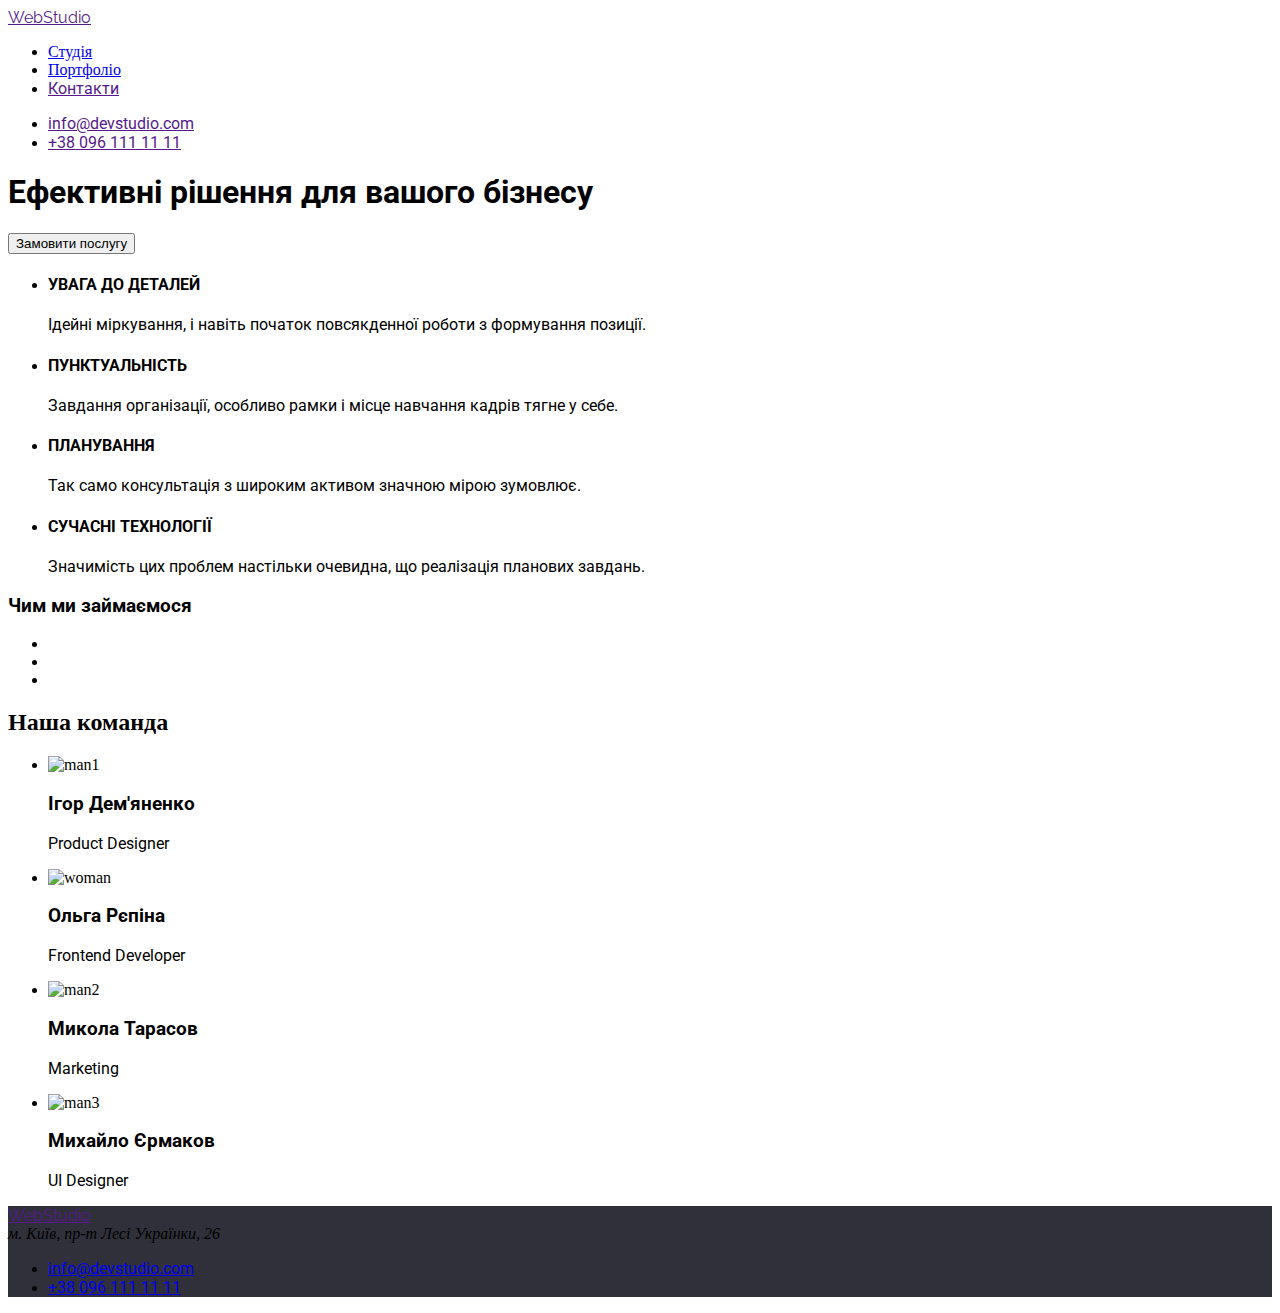
==== index.html @ 8bca3260 "add fonts" ====
<!DOCTYPE html>
<html lang="en">
  <head>
    <meta charset="UTF-8" />
    <meta name="viewport" content="width=device-width, initial-scale=1.0" />
    <title>WebStudio</title>
    <link rel="preconnect" href="https://fonts.googleapis.com">
    <link rel="preconnect" href="https://fonts.gstatic.com" crossorigin>
    <link href="https://fonts.googleapis.com/css2?family=Roboto:ital,wght@0,100..900;1,100..900&display=swap" rel="stylesheet">
    
    <link rel="preconnect" href="https://fonts.googleapis.com">
    <link rel="preconnect" href="https://fonts.gstatic.com" crossorigin>
    <link href="https://fonts.googleapis.com/css2?family=Raleway:ital,wght@0,100..900;1,100..900&display=swap" rel="stylesheet">
    <link rel="stylesheet" href="./style.css">
  </head>
  <body>
    <header class="header">
      <a href="" class="webstudio-title">WebStudio</a>
      <nav>
        <ul>
          <li><a href="index.html" class="navigation-title" class="text-roboto">Студія</a></li>
          <li><a href="portfolio.html" class="navigation-title" class="text-roboto">Портфоліо</a></li>
          <li><a href="" class="text-roboto">Контакти</a></li>
        </ul>
      </nav>
      <ul>
        <li><a href="" class="text-roboto">info@devstudio.com</a></li>
        <li><a href="" class="text-roboto">+38 096 111 11 11</a></li>
      </ul>
    </header>
    <main>
      <section>
        <h1 class="text-roboto">Ефективні рішення для вашого бізнесу</h1>
        <button type="button">Замовити послугу</button>
      </section>

      <section>
        <ul>
          <li>
            <h4 class="text-roboto">УВАГА ДО ДЕТАЛЕЙ</h4>
            <p class="text-roboto">
              Ідейні міркування, і навіть початок повсякденної роботи з
              формування позиції.
            </p>
          </li>
          <li>
            <h4 class="text-roboto">ПУНКТУАЛЬНІСТЬ</h4>
            <p class="text-roboto">
              Завдання організації, особливо рамки і місце навчання кадрів тягне
              у себе.
            </p>
          </li>
          <li>
            <h4 class="text-roboto">ПЛАНУВАННЯ</h4>
            <p class="text-roboto">
              Так само консультація з широким активом значною мірою зумовлює.
            </p>
          </li>
          <li>
            <h4 class="text-roboto">СУЧАСНІ ТЕХНОЛОГІЇ</h4>
            <p class="text-roboto">
              Значимість цих проблем настільки очевидна, що реалізація планових
              завдань.
            </p>
          </li>
        </ul>
        </section>
        <section>
        <h3 class="text-roboto">Чим ми займаємося</h3>
        <ul>
          <li><img src="./images/drawing.png" alt="" /></li>
          <li><img src="./images/laptop.png" alt="" /></li>
          <li><img src="./images/iPad.png" alt="" /></li>
        </ul>
      </section>

      <section class="team">
        <h2 class="team-title" class="text-roboto">Наша команда</h2>
        <ul class="team-list">
          <li class="team-item">
            <img src="./images/lig.jpg" alt="man1" class="team-image"/>
            <h3 class="text-roboto">Ігор Дем'яненко</h4>
            <p class="text-roboto">Product Designer</p>
          </li>
          <li class="team-item">
            <img src="./images/lia.jpg" alt="woman" class="team-image"/>
            <h3 class="text-roboto">Ольга Рєпіна</h4>
            <p class="text-roboto">Frontend Developer</p>
          </li>
          <li class="team-item">
            <img src="./images/liag.jpg" alt="man2" class="team-image"/>
            <h3 class="text-roboto">Микола Тарасов</h4>
            <p class="text-roboto">Marketing</p>
          </li>
          <li class="team-item">
            <img src="./images/liaga.jpg" alt="man3" class="team-image">
            <h3 class="text-roboto">Михайло Єрмаков</h4>
            <p class="text-roboto">UI Designer</p1>
          </li>
        </ul>
      </section>
    </main>
    <footer class="footer">
      <a href="" class="webstudio-title">WebStudio</a>
      <address>
        м. Київ, пр-т Лесі Українки, 26
        </address>
        <ul>
        <li><a href="mailto:info@devstudio.com" class="text-roboto">info@devstudio.com</a></li>
        <li><a href="tel:+380961111111" class="text-roboto">+38 096 111 11 11</a></li>
        </ul>
    </footer>
  </body>
</html>
---- style.css ----
:root {
  --text-color: #757575;
  --navigation-title: #212121;
  --axent-color: #2196f3;
  --base-text-size: 14px;
  --header-color: #ffffff;
  --footer-color: #2f303a;
}
.header {
  background-color: var(--header-color, #ffffff);
}
.footer {
  background-color: var(--footer-color, #2f303a);
}
.text-roboto {
  font-family: "Roboto", sans-serif;
}
.webstudio-title {
  font-family: "Raleway", sans-serif;
}
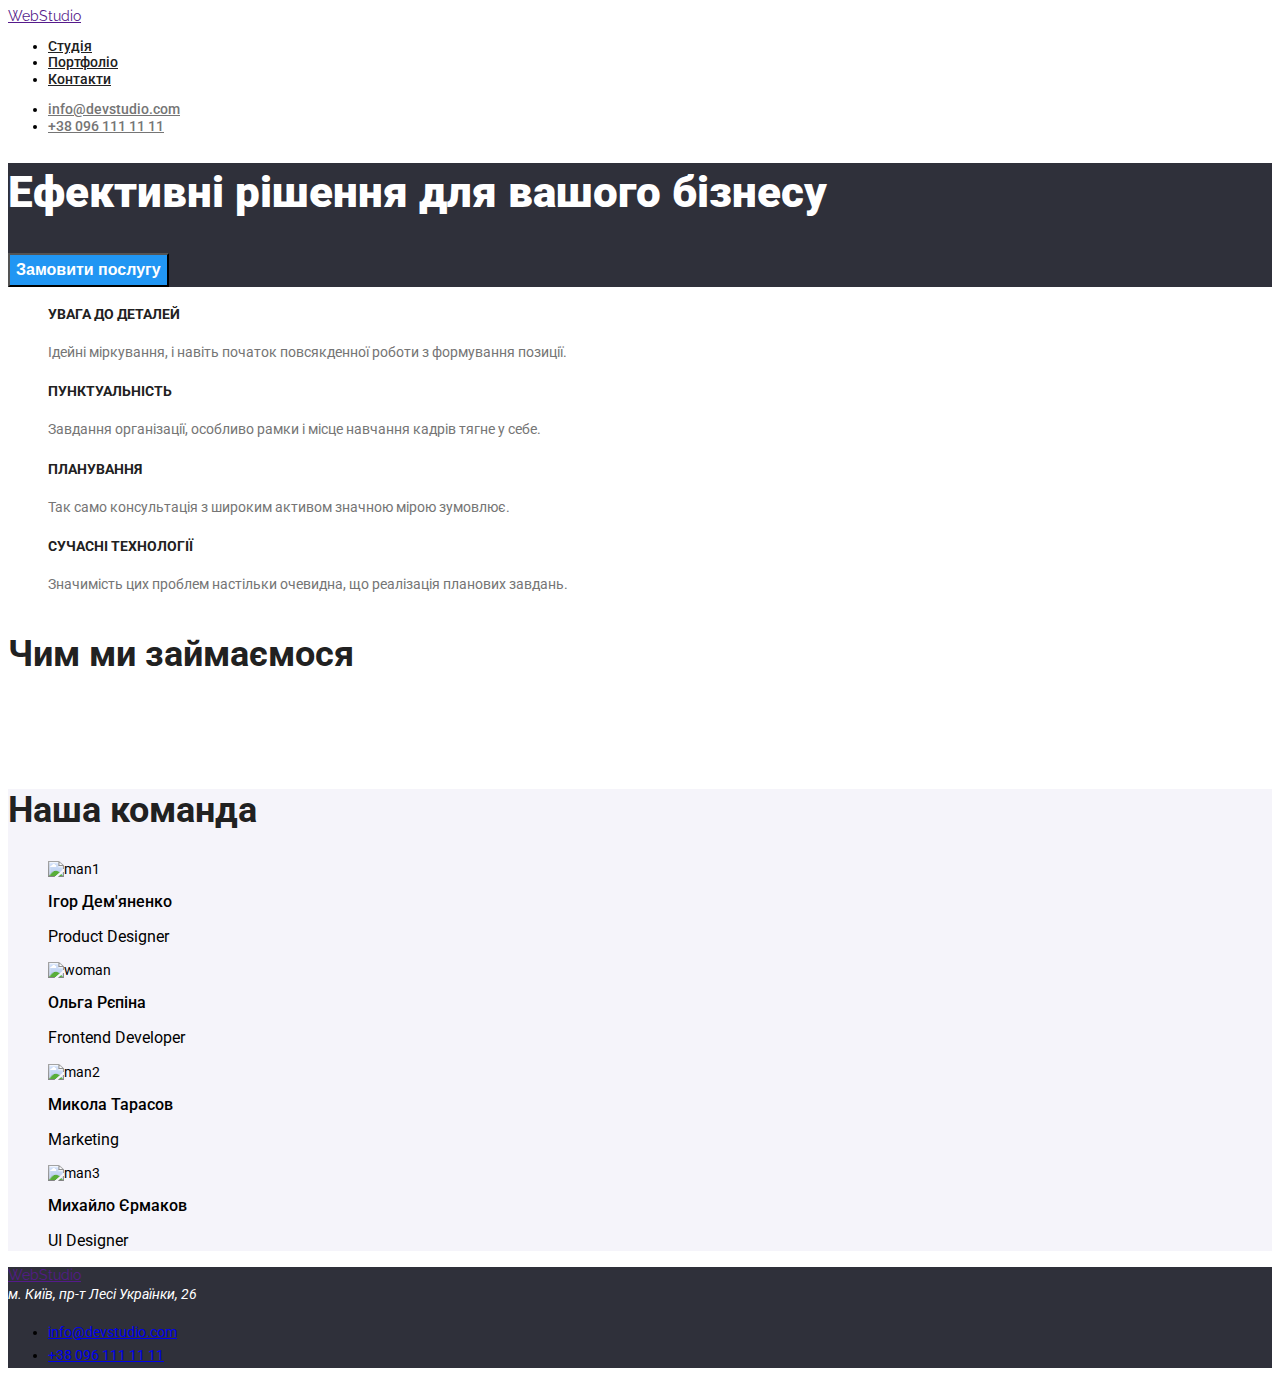
==== commit ff4eae51: "add text decoration" ====
--- a/index.html
+++ b/index.html
@@ -6,68 +6,65 @@
     <title>WebStudio</title>
     <link rel="preconnect" href="https://fonts.googleapis.com">
     <link rel="preconnect" href="https://fonts.gstatic.com" crossorigin>
-    <link href="https://fonts.googleapis.com/css2?family=Roboto:ital,wght@0,100..900;1,100..900&display=swap" rel="stylesheet">
-    
-    <link rel="preconnect" href="https://fonts.googleapis.com">
-    <link rel="preconnect" href="https://fonts.gstatic.com" crossorigin>
-    <link href="https://fonts.googleapis.com/css2?family=Raleway:ital,wght@0,100..900;1,100..900&display=swap" rel="stylesheet">
+    <link href="https://fonts.googleapis.com/css2?family=Raleway:ital,wght@0,100..900;1,100..900&family=Roboto:ital,wght@0,100..900;1,100..900&display=swap" rel="stylesheet">
     <link rel="stylesheet" href="./style.css">
   </head>
   <body>
     <header class="header">
-      <a href="" class="webstudio-title">WebStudio</a>
-      <nav>
+      <a href="" class="logo">WebStudio</a>
+      <nav class="navigation">
         <ul>
-          <li><a href="index.html" class="navigation-title" class="text-roboto">Студія</a></li>
-          <li><a href="portfolio.html" class="navigation-title" class="text-roboto">Портфоліо</a></li>
-          <li><a href="" class="text-roboto">Контакти</a></li>
+          <li><a href="index.html" class="navigation-title" >Студія</a></li>
+          <li><a href="portfolio.html" class="navigation-title">Портфоліо</a></li>
+          <li><a href="" class="navigation-title">Контакти</a></li>
         </ul>
       </nav>
       <ul>
-        <li><a href="" class="text-roboto">info@devstudio.com</a></li>
-        <li><a href="" class="text-roboto">+38 096 111 11 11</a></li>
+        <li><a href="" class="navigation-subtitle">info@devstudio.com</a></li>
+        <li><a href="" class="navigation-subtitle">+38 096 111 11 11</a></li>
       </ul>
     </header>
     <main>
-      <section>
-        <h1 class="text-roboto">Ефективні рішення для вашого бізнесу</h1>
-        <button type="button">Замовити послугу</button>
+      <section class="section-one">
+        <h1 class="one-title">Ефективні рішення для вашого бізнесу</h1>
+        <button type="button" class="one-button">Замовити послугу</button>
       </section>
 
-      <section>
-        <ul>
+      <section class="section-two">
+        <ul class="two-list">
           <li>
-            <h4 class="text-roboto">УВАГА ДО ДЕТАЛЕЙ</h4>
-            <p class="text-roboto">
+            <h4 class="two-title">УВАГА ДО ДЕТАЛЕЙ</h4>
+            <p class="two-text">
               Ідейні міркування, і навіть початок повсякденної роботи з
               формування позиції.
             </p>
           </li>
           <li>
-            <h4 class="text-roboto">ПУНКТУАЛЬНІСТЬ</h4>
-            <p class="text-roboto">
+            <h4 class="two-title">ПУНКТУАЛЬНІСТЬ</h4>
+            <p class="two-text">
               Завдання організації, особливо рамки і місце навчання кадрів тягне
               у себе.
             </p>
           </li>
           <li>
-            <h4 class="text-roboto">ПЛАНУВАННЯ</h4>
-            <p class="text-roboto">
+            <h4 class="two-title">ПЛАНУВАННЯ</h4>
+            <p class="two-text"> 
               Так само консультація з широким активом значною мірою зумовлює.
             </p>
           </li>
           <li>
-            <h4 class="text-roboto">СУЧАСНІ ТЕХНОЛОГІЇ</h4>
-            <p class="text-roboto">
+            <h4 class="two-title">СУЧАСНІ ТЕХНОЛОГІЇ</h4>
+            <p class="two-text">
               Значимість цих проблем настільки очевидна, що реалізація планових
               завдань.
             </p>
           </li>
         </ul>
         </section>
-        <section>
-        <h3 class="text-roboto">Чим ми займаємося</h3>
-        <ul>
+
+        <section class="section-three">
+        <h3 class="three-title">Чим ми займаємося</h3>
+        <ul class="three-list">
           <li><img src="./images/drawing.png" alt="" /></li>
           <li><img src="./images/laptop.png" alt="" /></li>
           <li><img src="./images/iPad.png" alt="" /></li>
@@ -75,40 +72,40 @@
       </section>
 
       <section class="team">
-        <h2 class="team-title" class="text-roboto">Наша команда</h2>
+        <h2 class="team-title">Наша команда</h2>
         <ul class="team-list">
           <li class="team-item">
             <img src="./images/lig.jpg" alt="man1" class="team-image"/>
-            <h3 class="text-roboto">Ігор Дем'яненко</h4>
-            <p class="text-roboto">Product Designer</p>
+            <h3 class="team-mini-title">Ігор Дем'яненко</h4>
+            <p class="team-text"> Product Designer</p>
           </li>
           <li class="team-item">
             <img src="./images/lia.jpg" alt="woman" class="team-image"/>
-            <h3 class="text-roboto">Ольга Рєпіна</h4>
-            <p class="text-roboto">Frontend Developer</p>
+            <h3 class="team-mini-title">Ольга Рєпіна</h4>
+            <p class="team-text">Frontend Developer</p>
           </li>
           <li class="team-item">
             <img src="./images/liag.jpg" alt="man2" class="team-image"/>
-            <h3 class="text-roboto">Микола Тарасов</h4>
-            <p class="text-roboto">Marketing</p>
+            <h3 class="team-mini-title">Микола Тарасов</h4>
+            <p class="team-text">Marketing</p>
           </li>
           <li class="team-item">
             <img src="./images/liaga.jpg" alt="man3" class="team-image">
-            <h3 class="text-roboto">Михайло Єрмаков</h4>
-            <p class="text-roboto">UI Designer</p1>
+            <h3 class="team-mini-title">Михайло Єрмаков</h4>
+            <p class="team-text">UI Designer</p1>
           </li>
         </ul>
       </section>
     </main>
     <footer class="footer">
-      <a href="" class="webstudio-title">WebStudio</a>
-      <address>
+      <a href="" class="logo">WebStudio</a>
+      <address class="footer-text">
         м. Київ, пр-т Лесі Українки, 26
         </address>
         <ul>
-        <li><a href="mailto:info@devstudio.com" class="text-roboto">info@devstudio.com</a></li>
-        <li><a href="tel:+380961111111" class="text-roboto">+38 096 111 11 11</a></li>
+        <li><a href="mailto:info@devstudio.com" class="footer-text-transformer">info@devstudio.com</a></li>
+        <li><a href="tel:+380961111111" class="footer-text-transformer">+38 096 111 11 11</a></li>
         </ul>
     </footer>
   </body>
-</html>
+</html>--- a/style.css
+++ b/style.css
@@ -6,15 +6,118 @@
   --header-color: #ffffff;
   --footer-color: #2f303a;
 }
+body {
+  font-family: "Roboto", sans-serif;
+  font-weight: 400;
+  font-size: 14px;
+  align-items: center;
+}
+/*Header*/
 .header {
   background-color: var(--header-color, #ffffff);
 }
+.logo {
+  font-family: "Raleway", sans-serif;
+}
+.navigation-title {
+  font-weight: 500;
+  line-height: 1.17;
+  letter-spacing: 2%;
+  color: var(--navigation-title);
+}
+.navigation-subtitle {
+  font-weight: 500;
+  line-height: 1.17;
+  letter-spacing: 2%;
+  color: var(--text-color);
+}
+/*Section One*/
+.section-one {
+  background-color: var(--footer-color);
+}
+.one-title {
+  font-weight: 900;
+  font-size: 44px;
+  line-height: 1.36;
+  letter-spacing: 6%;
+  color: var(--header-color);
+}
+.one-button {
+  font-weight: 700;
+  font-size: 16px;
+  line-height: 1.8;
+  letter-spacing: 6%;
+  color: var(--header-color);
+  background-color: var(--axent-color);
+}
+/*Section Two*/
+.section-two {
+  background-color: var(--header-color);
+}
+.two-list {
+  list-style: none;
+}
+.two-title {
+  font-weight: 700;
+  line-height: 1.17;
+  letter-spacing: 3%;
+  color: var(--navigation-title);
+}
+.two-text {
+  line-height: 1.7;
+  letter-spacing: 3%;
+  color: var(--text-color);
+}
+/*Section Three*/
+.section-three {
+  background-color: var(--header-color);
+}
+.three-list {
+  list-style: none;
+}
+.three-title {
+  font-weight: 700;
+  font-size: 36px;
+  line-height: 1.17;
+  letter-spacing: 3%;
+  color: var(--navigation-title);
+}
+/*Section Four*/
+.team {
+  background-color: #f5f4fa;
+}
+.team-title {
+  font-weight: 700;
+  font-size: 36px;
+  line-height: 1.17;
+  letter-spacing: 3%;
+  color: var(--navigation-title);
+}
+.team-list {
+  list-style: none;
+}
+.team-mini-title {
+  font-weight: 500;
+  font-size: 16px;
+  line-height: 1.17;
+  letter-spacing: 3%;
+}
+.team-text {
+  font-size: 16px;
+  line-height: 1.17;
+  letter-spacing: 3%;
+}
+/*Footer*/
 .footer {
   background-color: var(--footer-color, #2f303a);
 }
-.text-roboto {
-  font-family: "Roboto", sans-serif;
+.footer-text {
+  line-height: 1.7;
+  letter-spacing: 3%;
+  color: var(--header-color);
 }
-.webstudio-title {
-  font-family: "Raleway", sans-serif;
-}+.footer-text-transformer {
+  line-height: 1.7;
+  letter-spacing: 3%;
+  color: #ffffff 60%;
+}
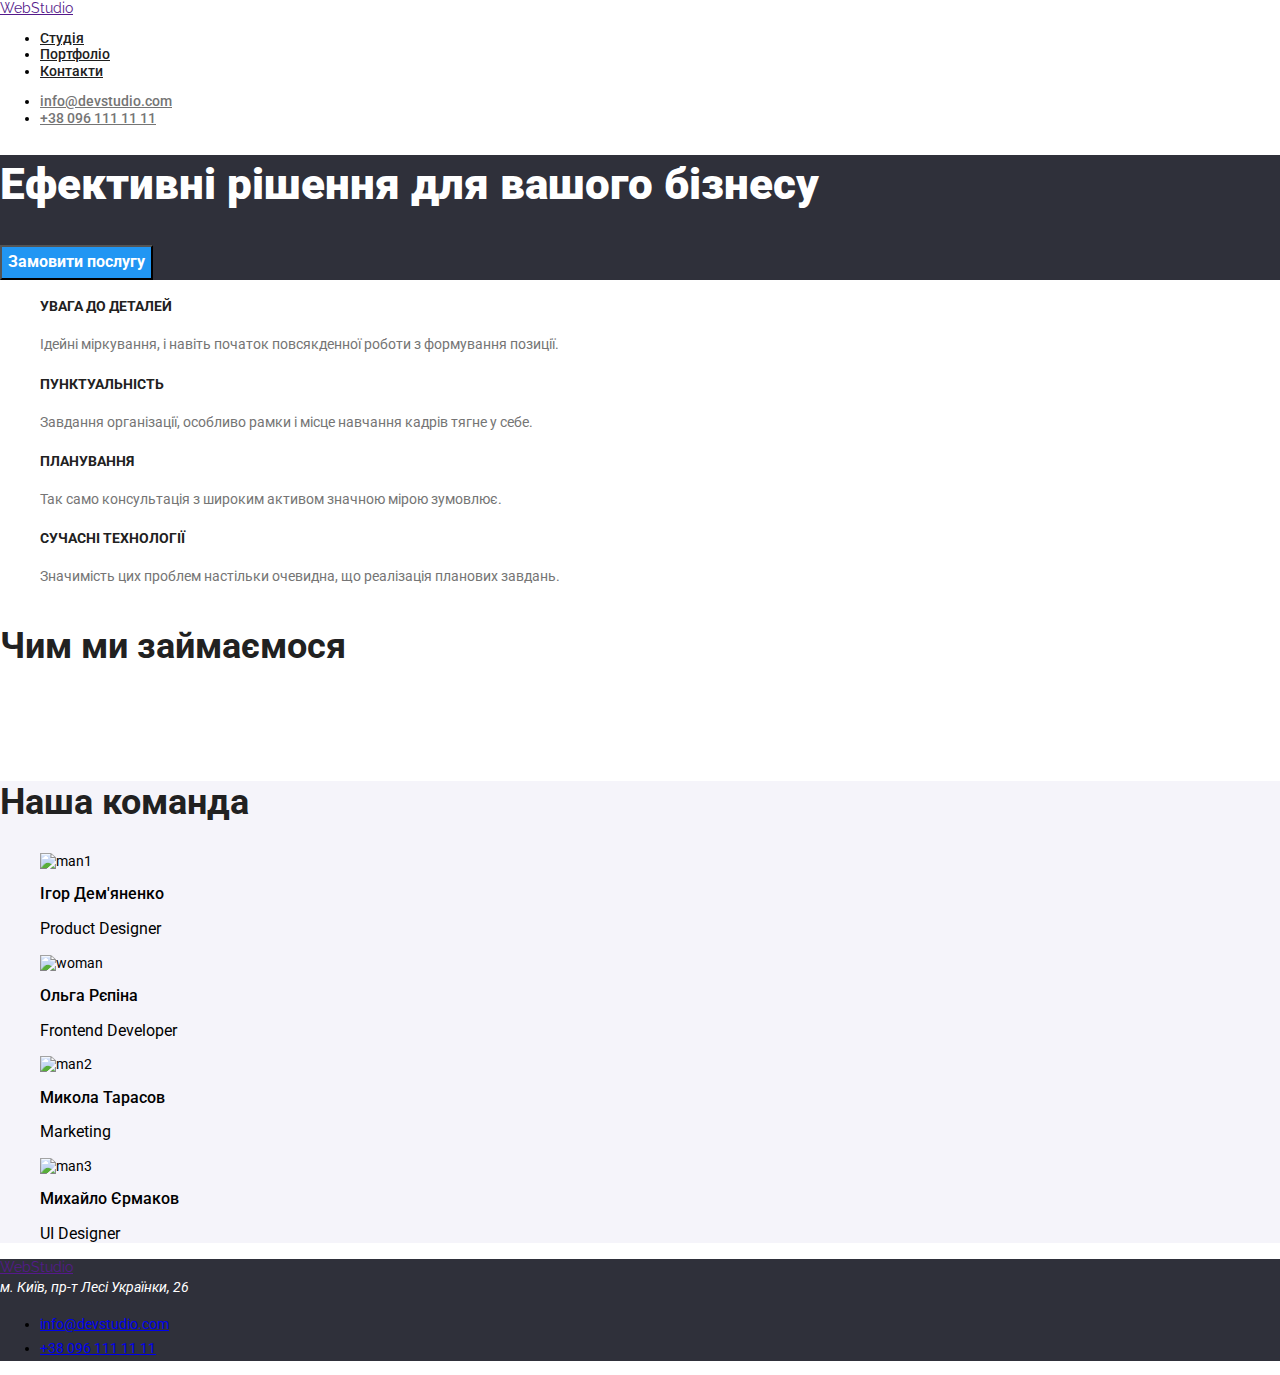
==== commit 35be68b0: "add normalize" ====
--- a/index.html
+++ b/index.html
@@ -3,6 +3,10 @@
   <head>
     <meta charset="UTF-8" />
     <meta name="viewport" content="width=device-width, initial-scale=1.0" />
+    <link
+      rel="stylesheet"
+      href="https://cdnjs.cloudflare.com/ajax/libs/modern-normalize/1.0.0/modern-normalize.min.css"
+    />
     <title>WebStudio</title>
     <link rel="preconnect" href="https://fonts.googleapis.com">
     <link rel="preconnect" href="https://fonts.gstatic.com" crossorigin>
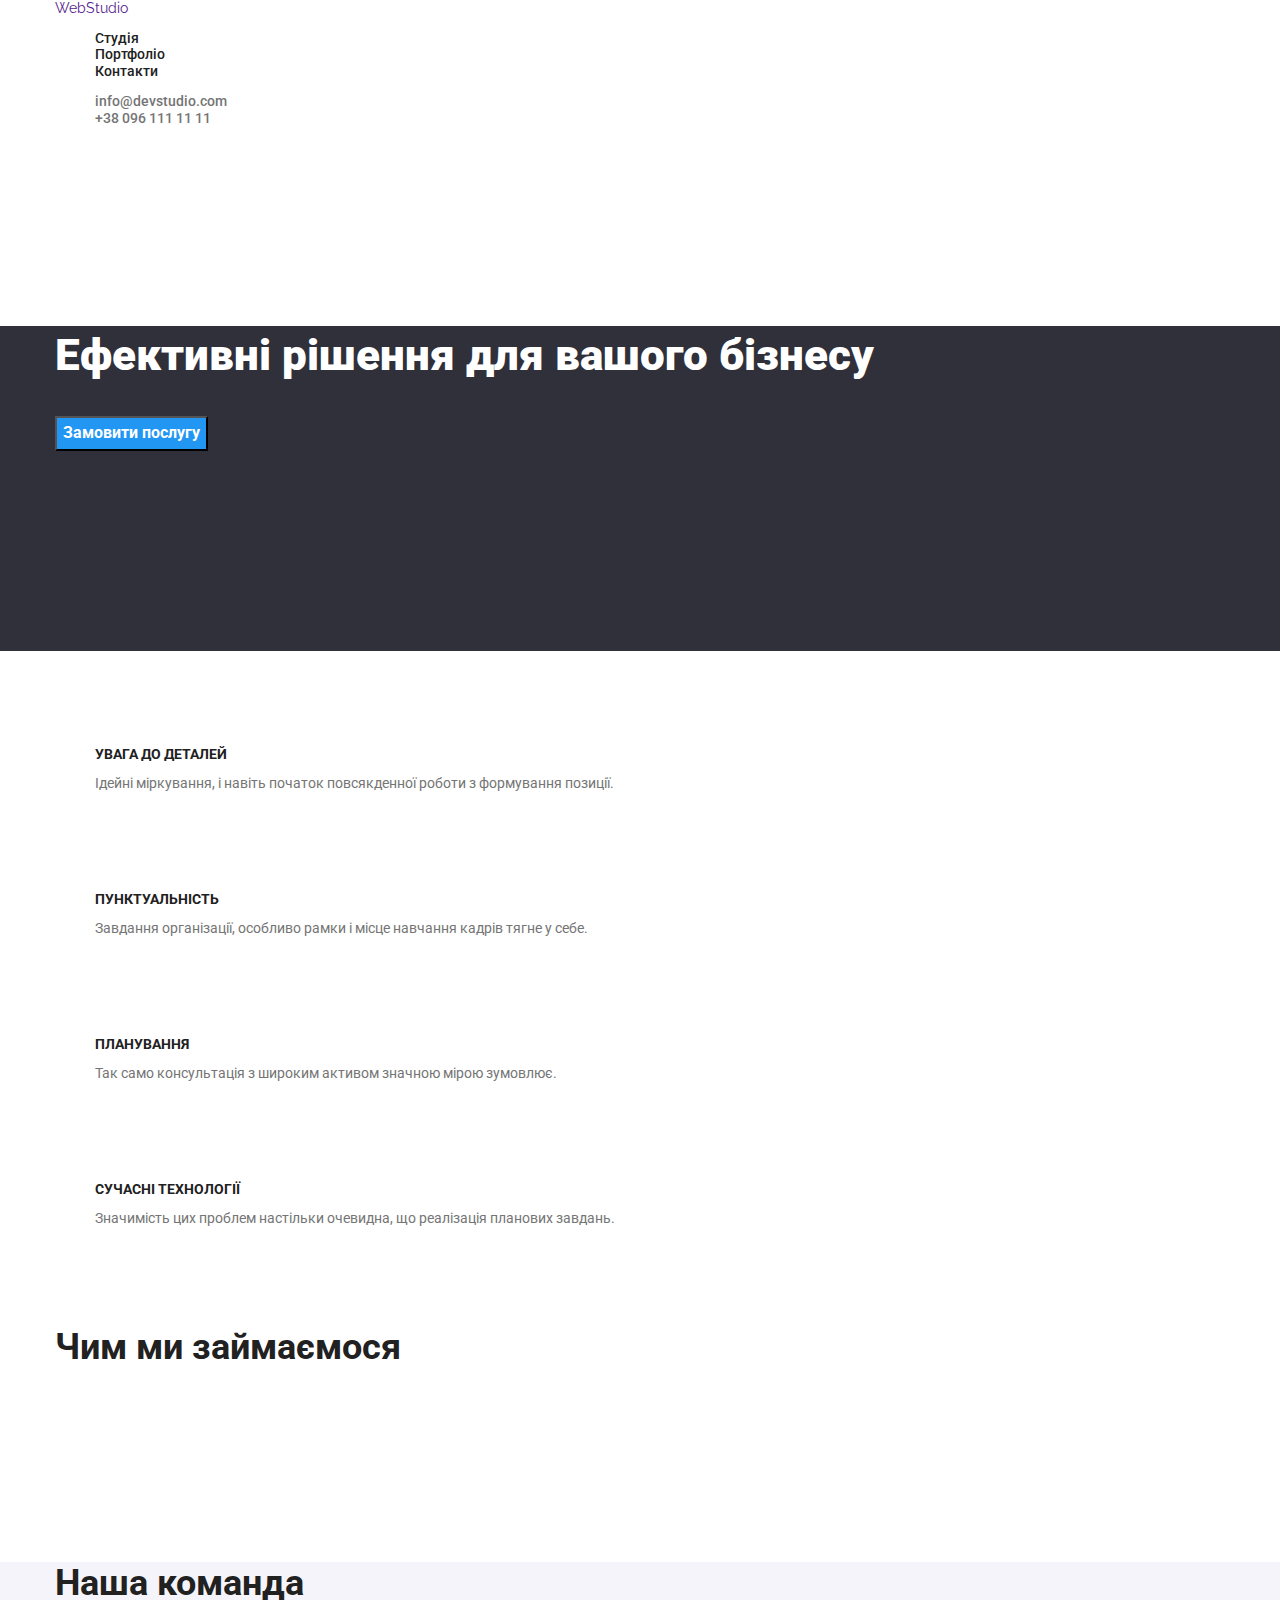
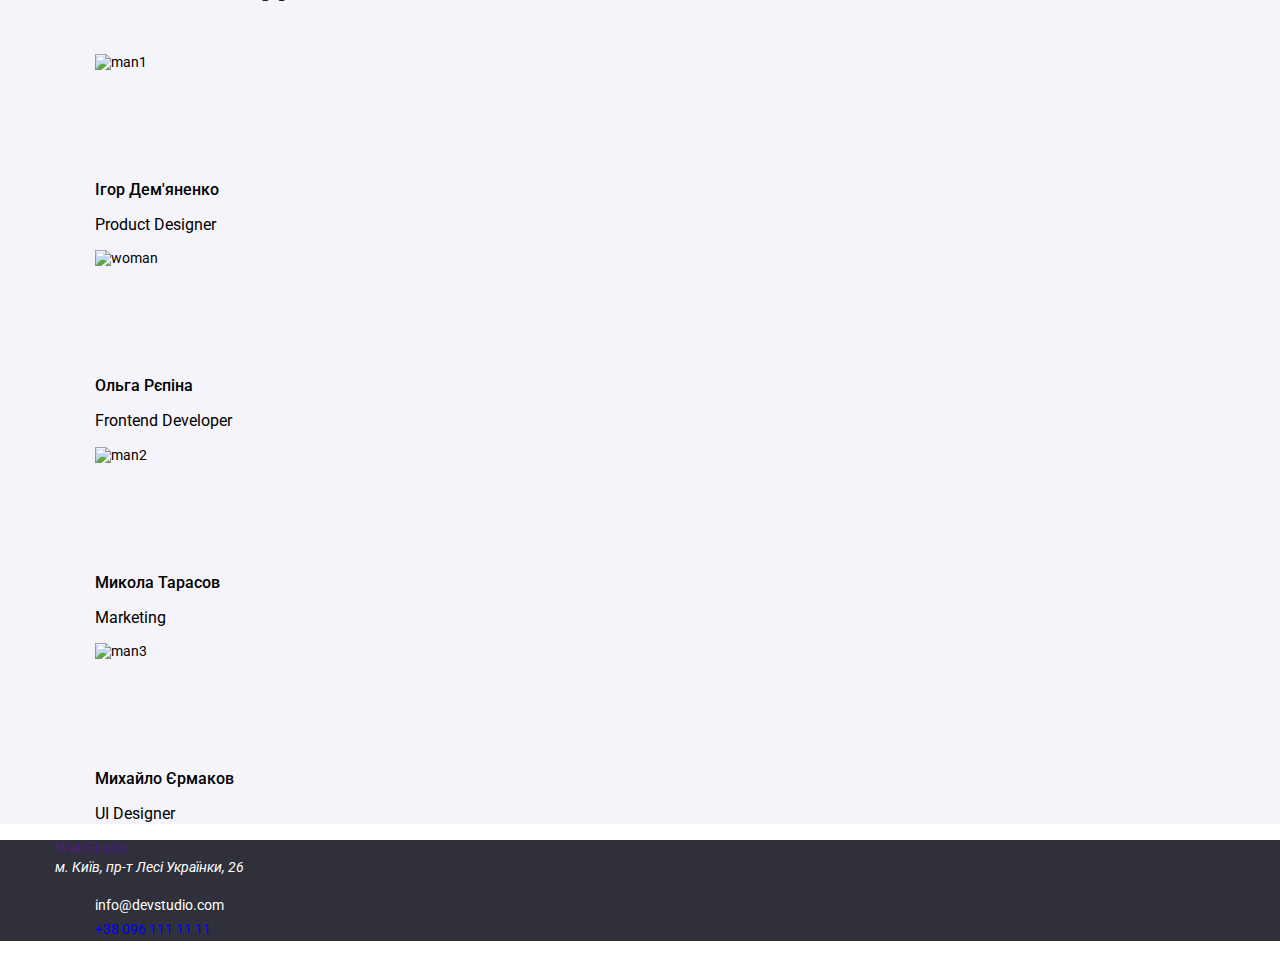
==== commit 270816ff: "add margin" ====
--- a/index.html
+++ b/index.html
@@ -14,7 +14,7 @@
     <link rel="stylesheet" href="./style.css">
   </head>
   <body>
-    <header class="header">
+    <header class="container header">
       <a href="" class="logo">WebStudio</a>
       <nav class="navigation">
         <ul>
@@ -28,13 +28,16 @@
         <li><a href="" class="navigation-subtitle">+38 096 111 11 11</a></li>
       </ul>
     </header>
+
     <main>
       <section class="section-one">
+        <div class="container">
         <h1 class="one-title">Ефективні рішення для вашого бізнесу</h1>
         <button type="button" class="one-button">Замовити послугу</button>
+        </div>
       </section>
 
-      <section class="section-two">
+      <section class="container section-two">
         <ul class="two-list">
           <li>
             <h4 class="two-title">УВАГА ДО ДЕТАЛЕЙ</h4>
@@ -66,50 +69,57 @@
         </ul>
         </section>
 
-        <section class="section-three">
+        <section class="container section-three">
         <h3 class="three-title">Чим ми займаємося</h3>
         <ul class="three-list">
-          <li><img src="./images/drawing.png" alt="" /></li>
-          <li><img src="./images/laptop.png" alt="" /></li>
-          <li><img src="./images/iPad.png" alt="" /></li>
+          <li><img class="three-img" src="./images/drawing.png" alt="" /></li>
+          <li><img class="three-img" src="./images/laptop.png" alt="" /></li>
+          <li><img class="three-img" src="./images/iPad.png" alt="" /></li>
         </ul>
       </section>
 
       <section class="team">
+        <div class="container">
         <h2 class="team-title">Наша команда</h2>
         <ul class="team-list">
           <li class="team-item">
-            <img src="./images/lig.jpg" alt="man1" class="team-image"/>
+            <img class="team-img" src="./images/lig.jpg" alt="man1" class="team-image"/>
             <h3 class="team-mini-title">Ігор Дем'яненко</h4>
             <p class="team-text"> Product Designer</p>
           </li>
           <li class="team-item">
-            <img src="./images/lia.jpg" alt="woman" class="team-image"/>
+            <img class="team-img" src="./images/lia.jpg" alt="woman" class="team-image"/>
             <h3 class="team-mini-title">Ольга Рєпіна</h4>
             <p class="team-text">Frontend Developer</p>
           </li>
           <li class="team-item">
-            <img src="./images/liag.jpg" alt="man2" class="team-image"/>
+            <img class="team-img" src="./images/liag.jpg" alt="man2" class="team-image"/>
             <h3 class="team-mini-title">Микола Тарасов</h4>
             <p class="team-text">Marketing</p>
           </li>
           <li class="team-item">
-            <img src="./images/liaga.jpg" alt="man3" class="team-image">
+            <img class="team-img" src="./images/liaga.jpg" alt="man3" class="team-image">
             <h3 class="team-mini-title">Михайло Єрмаков</h4>
             <p class="team-text">UI Designer</p1>
           </li>
         </ul>
+        </div>
       </section>
     </main>
+
+
+
     <footer class="footer">
-      <a href="" class="logo">WebStudio</a>
+      <div class="container">
+      <a href="" class="footer-logo">WebStudio</a>
       <address class="footer-text">
         м. Київ, пр-т Лесі Українки, 26
         </address>
         <ul>
-        <li><a href="mailto:info@devstudio.com" class="footer-text-transformer">info@devstudio.com</a></li>
+        <li><a href="mailto:info@devstudio.com" class="footer-text">info@devstudio.com</a></li>
         <li><a href="tel:+380961111111" class="footer-text-transformer">+38 096 111 11 11</a></li>
         </ul>
+        </div>
     </footer>
   </body>
 </html>--- a/style.css
+++ b/style.css
@@ -1,3 +1,6 @@
+* {
+  box-sizing: border-box;
+}
 :root {
   --text-color: #757575;
   --navigation-title: #212121;
@@ -6,11 +9,22 @@
   --header-color: #ffffff;
   --footer-color: #2f303a;
 }
+a {
+  text-decoration: none;
+}
+ul {
+  list-style: none;
+}
 body {
   font-family: "Roboto", sans-serif;
   font-weight: 400;
   font-size: 14px;
   align-items: center;
+}
+.container {
+  width: 1200px;
+  padding: 0 15px;
+  margin: 0 auto;
 }
 /*Header*/
 .header {
@@ -18,6 +32,8 @@
 }
 .logo {
   font-family: "Raleway", sans-serif;
+  margin-top: 25px;
+  margin-bottom: 25px;
 }
 .navigation-title {
   font-weight: 500;
@@ -41,6 +57,8 @@
   line-height: 1.36;
   letter-spacing: 6%;
   color: var(--header-color);
+  margin-top: 200px;
+  margin-bottom: 30px;
 }
 .one-button {
   font-weight: 700;
@@ -49,6 +67,7 @@
   letter-spacing: 6%;
   color: var(--header-color);
   background-color: var(--axent-color);
+  margin-bottom: 200px;
 }
 /*Section Two*/
 .section-two {
@@ -62,11 +81,15 @@
   line-height: 1.17;
   letter-spacing: 3%;
   color: var(--navigation-title);
+  margin-top: 95px;
+  margin-bottom: 10px;
 }
 .two-text {
   line-height: 1.7;
   letter-spacing: 3%;
   color: var(--text-color);
+  margin-top: 10px;
+  margin-bottom: 95px;
 }
 /*Section Three*/
 .section-three {
@@ -81,6 +104,10 @@
   line-height: 1.17;
   letter-spacing: 3%;
   color: var(--navigation-title);
+  margin-bottom: 50px;
+}
+.team-img {
+  margin-bottom: 95px;
 }
 /*Section Four*/
 .team {
@@ -92,6 +119,8 @@
   line-height: 1.17;
   letter-spacing: 3%;
   color: var(--navigation-title);
+  margin-top: 95px;
+  margin-bottom: 50px;
 }
 .team-list {
   list-style: none;
@@ -107,17 +136,27 @@
   line-height: 1.17;
   letter-spacing: 3%;
 }
+.team-img {
+  margin-bottom: 95px;
+}
 /*Footer*/
 .footer {
   background-color: var(--footer-color, #2f303a);
+}
+.footer-logo {
+  font-family: "Raleway", sans-serif;
+  margin-top: 60px;
+  margin-bottom: 20px;
 }
 .footer-text {
   line-height: 1.7;
   letter-spacing: 3%;
   color: var(--header-color);
+  margin-bottom: 9px;
 }
 .footer-text-transformer {
   line-height: 1.7;
   letter-spacing: 3%;
   color: #ffffff 60%;
+  margin-bottom: 60px;
 }
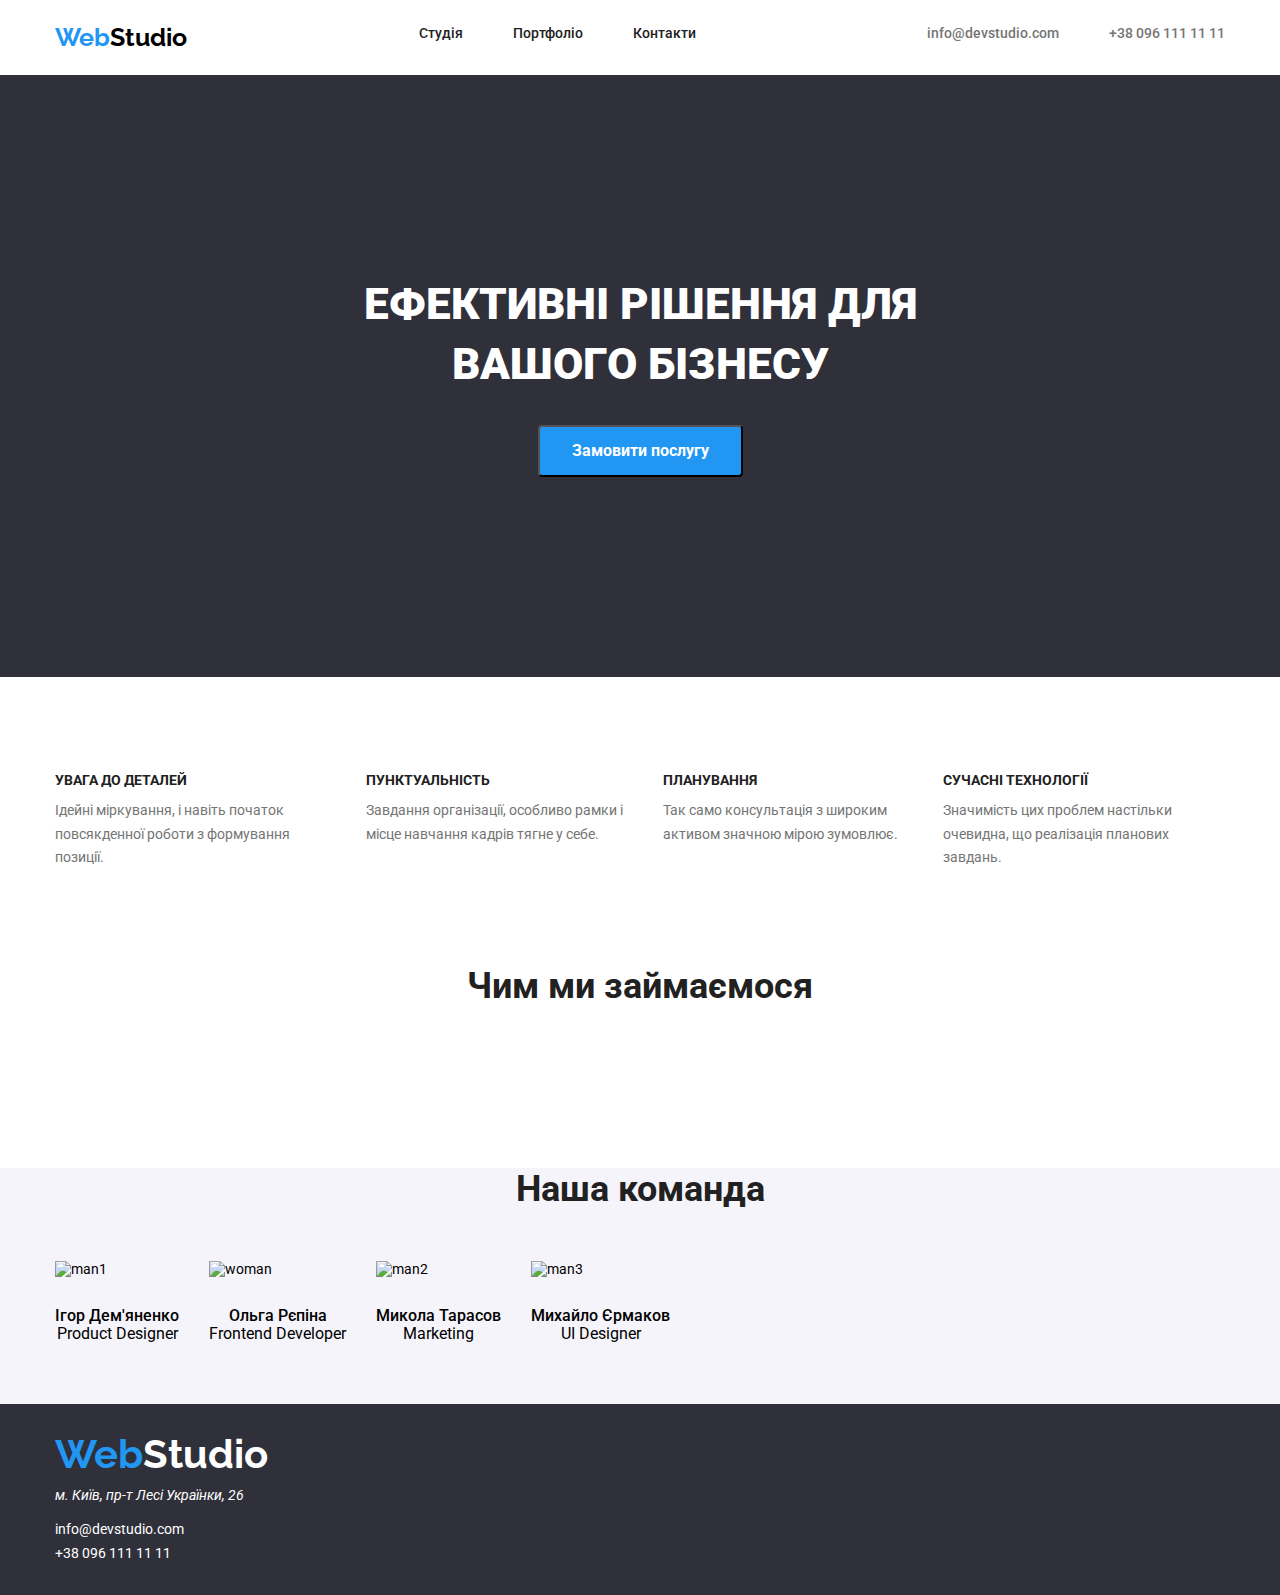
==== commit 9877f6b1: "add flex" ====
--- a/index.html
+++ b/index.html
@@ -11,19 +11,21 @@
     <link rel="preconnect" href="https://fonts.googleapis.com">
     <link rel="preconnect" href="https://fonts.gstatic.com" crossorigin>
     <link href="https://fonts.googleapis.com/css2?family=Raleway:ital,wght@0,100..900;1,100..900&family=Roboto:ital,wght@0,100..900;1,100..900&display=swap" rel="stylesheet">
+    
     <link rel="stylesheet" href="./style.css">
+
   </head>
   <body>
     <header class="container header">
-      <a href="" class="logo">WebStudio</a>
+      <a href="" class="logo">Web<span class="header-span">Studio</span></a>
       <nav class="navigation">
-        <ul>
+        <ul class="navigation-list">
           <li><a href="index.html" class="navigation-title" >Студія</a></li>
           <li><a href="portfolio.html" class="navigation-title">Портфоліо</a></li>
           <li><a href="" class="navigation-title">Контакти</a></li>
         </ul>
       </nav>
-      <ul>
+      <ul class="navigation-list-two">
         <li><a href="" class="navigation-subtitle">info@devstudio.com</a></li>
         <li><a href="" class="navigation-subtitle">+38 096 111 11 11</a></li>
       </ul>
@@ -32,7 +34,7 @@
     <main>
       <section class="section-one">
         <div class="container">
-        <h1 class="one-title">Ефективні рішення для вашого бізнесу</h1>
+        <h1 class="one-title">Ефективні рішення для <br> вашого бізнесу</h1>
         <button type="button" class="one-button">Замовити послугу</button>
         </div>
       </section>
@@ -110,12 +112,12 @@
 
 
     <footer class="footer">
-      <div class="container">
-      <a href="" class="footer-logo">WebStudio</a>
+      <div class="container footer-div">
+      <a href="" class="footer-logo">Web<span class="footer-span">Studio</span></a>
       <address class="footer-text">
         м. Київ, пр-т Лесі Українки, 26
         </address>
-        <ul>
+        <ul class="footer-list">
         <li><a href="mailto:info@devstudio.com" class="footer-text">info@devstudio.com</a></li>
         <li><a href="tel:+380961111111" class="footer-text-transformer">+38 096 111 11 11</a></li>
         </ul>
--- a/style.css
+++ b/style.css
@@ -9,6 +9,23 @@
   --header-color: #ffffff;
   --footer-color: #2f303a;
 }
+h1,
+h2,
+h3,
+h4,
+h5,
+h6,
+body,
+p,
+input,
+form,
+ul,
+li,
+button,
+label {
+  margin: 0;
+  padding: 0;
+}
 a {
   text-decoration: none;
 }
@@ -19,7 +36,6 @@
   font-family: "Roboto", sans-serif;
   font-weight: 400;
   font-size: 14px;
-  align-items: center;
 }
 .container {
   width: 1200px;
@@ -29,11 +45,43 @@
 /*Header*/
 .header {
   background-color: var(--header-color, #ffffff);
+  display: flex;
+  justify-content: space-between;
 }
 .logo {
   font-family: "Raleway", sans-serif;
+  color: var(--axent-color);
+  font-weight: 700;
+  font-size: 25px;
+  line-height: 100%;
+  letter-spacing: 3%;
   margin-top: 25px;
   margin-bottom: 25px;
+  display: flex;
+  justify-content: space-between;
+}
+.header-span {
+  font-family: "Raleway", sans-serif;
+  color: #000;
+  font-weight: 700;
+  font-size: 25px;
+  line-height: 100%;
+  letter-spacing: 3%;
+}
+.navigation-list {
+  list-style: none;
+  gap: 50px;
+  margin-top: 25px;
+  margin-bottom: 25px;
+  display: flex;
+  justify-content: space-between;
+}
+.navigation-list-two {
+  list-style: none;
+  display: flex;
+  gap: 50px;
+  margin-top: 25px;
+  margin-bottom: 25px;
 }
 .navigation-title {
   font-weight: 500;
@@ -46,10 +94,16 @@
   line-height: 1.17;
   letter-spacing: 2%;
   color: var(--text-color);
+}
+
+.navigation-title:hover,
+.navigation-subtitle:hover {
+  color: var(--axent-color);
 }
 /*Section One*/
 .section-one {
   background-color: var(--footer-color);
+  display: flex;
 }
 .one-title {
   font-weight: 900;
@@ -59,6 +113,8 @@
   color: var(--header-color);
   margin-top: 200px;
   margin-bottom: 30px;
+  text-transform: uppercase;
+  text-align: center;
 }
 .one-button {
   font-weight: 700;
@@ -67,7 +123,12 @@
   letter-spacing: 6%;
   color: var(--header-color);
   background-color: var(--axent-color);
+  border-radius: 4px;
+  display: block;
+  margin: 0 auto;
   margin-bottom: 200px;
+
+  padding: 10px 32px;
 }
 /*Section Two*/
 .section-two {
@@ -75,6 +136,9 @@
 }
 .two-list {
   list-style: none;
+  display: flex;
+  justify-content: space-between;
+  gap: 30px;
 }
 .two-title {
   font-weight: 700;
@@ -97,6 +161,9 @@
 }
 .three-list {
   list-style: none;
+  display: flex;
+  justify-content: space-between;
+  gap: 30px;
 }
 .three-title {
   font-weight: 700;
@@ -105,9 +172,7 @@
   letter-spacing: 3%;
   color: var(--navigation-title);
   margin-bottom: 50px;
-}
-.team-img {
-  margin-bottom: 95px;
+  text-align: center;
 }
 /*Section Four*/
 .team {
@@ -121,42 +186,70 @@
   color: var(--navigation-title);
   margin-top: 95px;
   margin-bottom: 50px;
+  text-align: center;
 }
 .team-list {
   list-style: none;
+  display: flex;
+  gap: 30px;
+  padding-bottom: 60px;
 }
 .team-mini-title {
   font-weight: 500;
   font-size: 16px;
   line-height: 1.17;
   letter-spacing: 3%;
+  text-align: center;
 }
 .team-text {
   font-size: 16px;
   line-height: 1.17;
   letter-spacing: 3%;
+  text-align: center;
 }
 .team-img {
-  margin-bottom: 95px;
+  width: 270px;
+  height: 260px;
+  margin-bottom: 30px;
 }
 /*Footer*/
 .footer {
   background-color: var(--footer-color, #2f303a);
+  display: flex;
+  justify-content: column;
+}
+.footer-div {
+  display: flex;
+  flex-direction: column;
+  gap: 10px;
 }
 .footer-logo {
   font-family: "Raleway", sans-serif;
-  margin-top: 60px;
-  margin-bottom: 20px;
+  color: var(--axent-color);
+  font-weight: 700;
+  font-size: 40px;
+  line-height: 100%;
+  letter-spacing: 3%;
+  padding-top: 30px;
+}
+.footer-span {
+  font-family: "Raleway", sans-serif;
+  color: var(--header-color);
+  font-weight: 700;
+  font-size: 40px;
+  line-height: 100%;
+  letter-spacing: 3%;
+}
+.footer-list {
+  padding-bottom: 30px;
 }
 .footer-text {
   line-height: 1.7;
   letter-spacing: 3%;
   color: var(--header-color);
-  margin-bottom: 9px;
 }
 .footer-text-transformer {
   line-height: 1.7;
   letter-spacing: 3%;
-  color: #ffffff 60%;
-  margin-bottom: 60px;
-}
+  color: #ffffff;
+}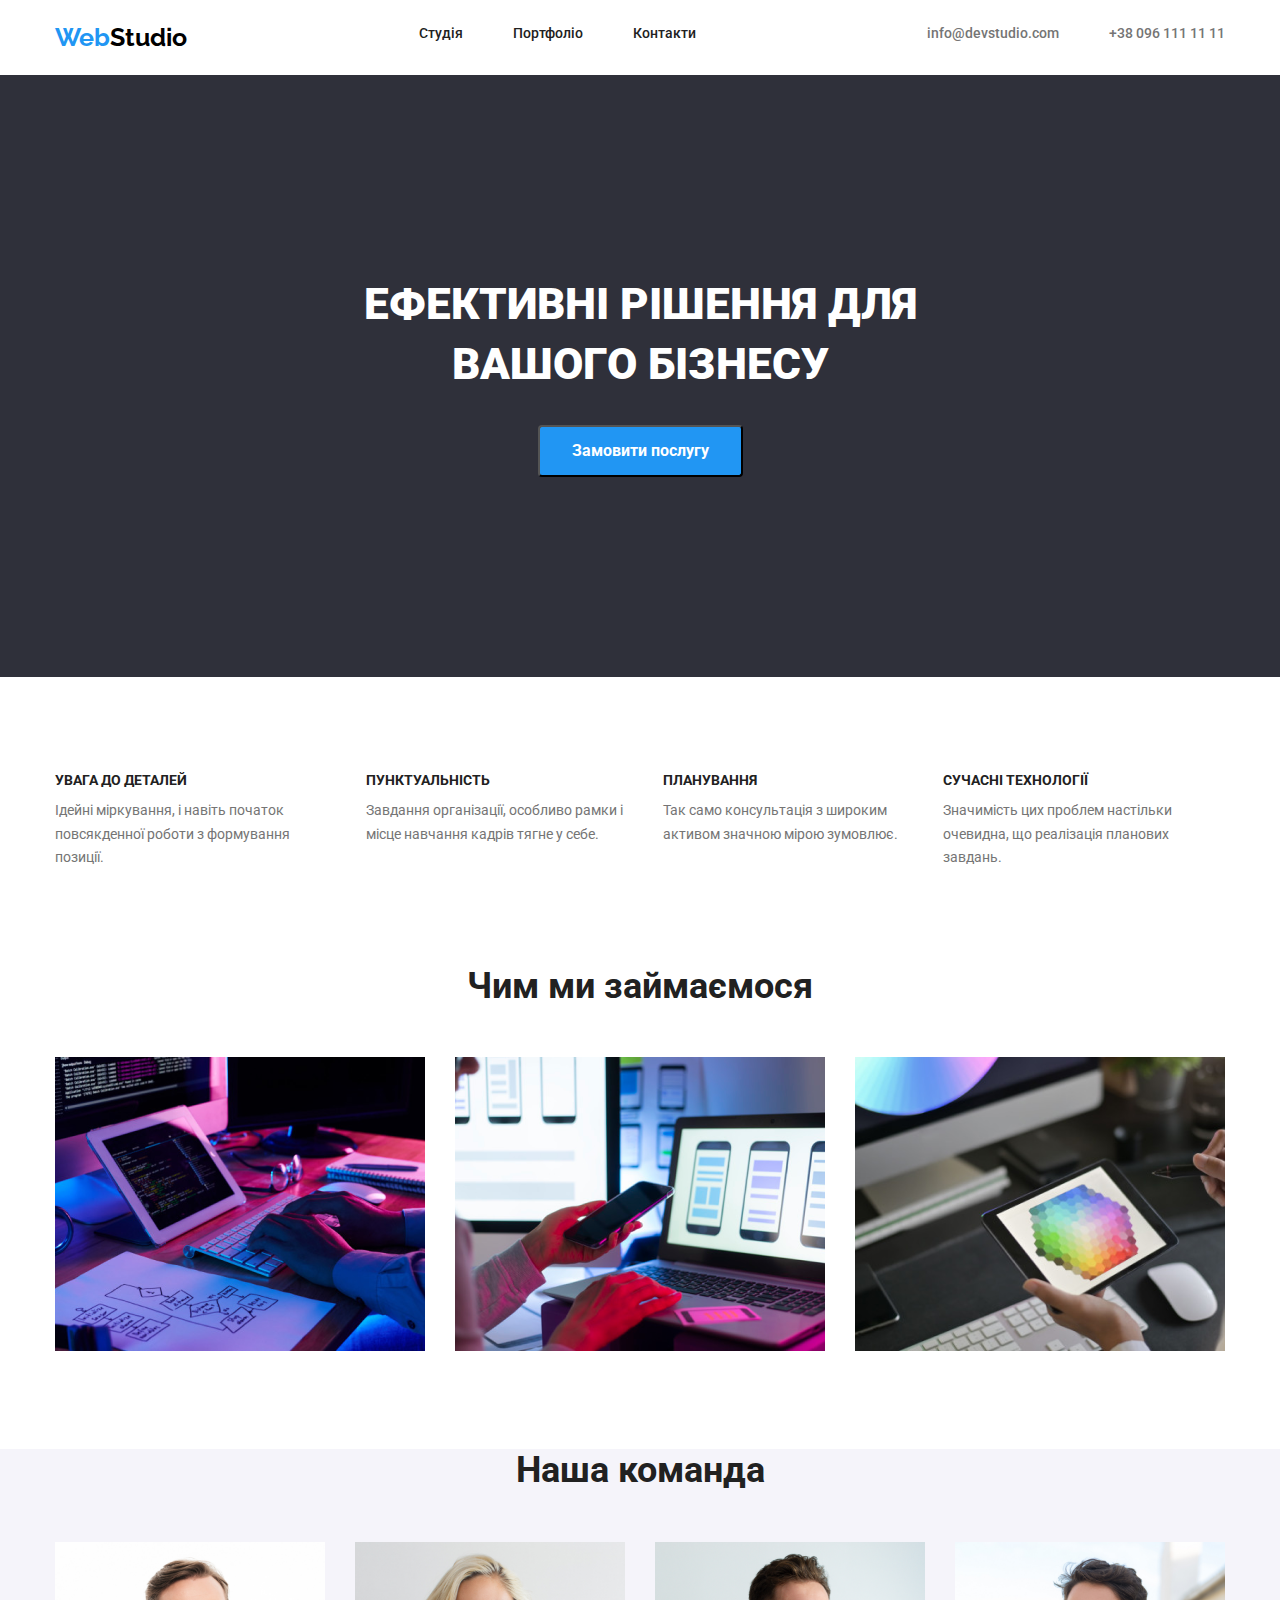
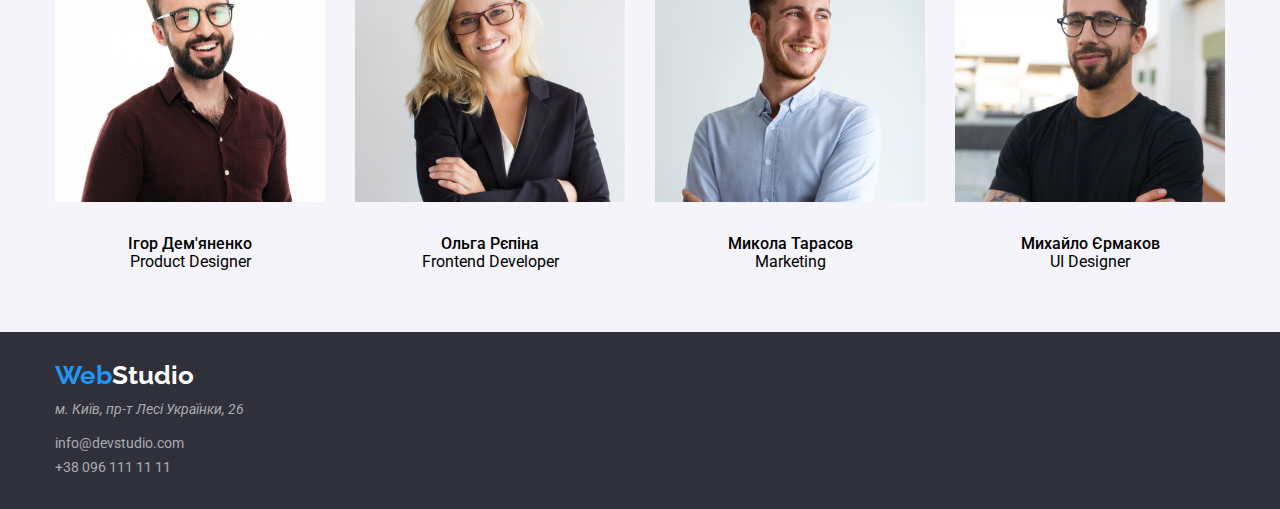
==== commit cdda9284: "finish portfolio" ====
--- a/index.html
+++ b/index.html
@@ -25,7 +25,7 @@
           <li><a href="" class="navigation-title">Контакти</a></li>
         </ul>
       </nav>
-      <ul class="navigation-list-two">
+      <ul class="navigation-list-second">
         <li><a href="" class="navigation-subtitle">info@devstudio.com</a></li>
         <li><a href="" class="navigation-subtitle">+38 096 111 11 11</a></li>
       </ul>
--- a/style.css
+++ b/style.css
@@ -76,7 +76,7 @@
   display: flex;
   justify-content: space-between;
 }
-.navigation-list-two {
+.navigation-list-second {
   list-style: none;
   display: flex;
   gap: 50px;
@@ -130,6 +130,7 @@
 
   padding: 10px 32px;
 }
+
 /*Section Two*/
 .section-two {
   background-color: var(--header-color);
@@ -227,7 +228,7 @@
   font-family: "Raleway", sans-serif;
   color: var(--axent-color);
   font-weight: 700;
-  font-size: 40px;
+  font-size: 26px;
   line-height: 100%;
   letter-spacing: 3%;
   padding-top: 30px;
@@ -236,7 +237,7 @@
   font-family: "Raleway", sans-serif;
   color: var(--header-color);
   font-weight: 700;
-  font-size: 40px;
+  font-size: 26px;
   line-height: 100%;
   letter-spacing: 3%;
 }
@@ -246,10 +247,93 @@
 .footer-text {
   line-height: 1.7;
   letter-spacing: 3%;
-  color: var(--header-color);
+  color: rgba(255, 255, 255, 0.6);
 }
 .footer-text-transformer {
   line-height: 1.7;
   letter-spacing: 3%;
-  color: #ffffff;
+  color: rgba(255, 255, 255, 0.6)
+}
+
+
+
+
+
+
+
+
+/*Portfolio*/
+
+/*Header and footer already done because the yare the same in every website*/
+
+/*header - portfolio*/
+.navigation-list-portfolio {
+  list-style: none;
+  gap: 50px;
+  margin-top: 25px;
+  margin-bottom: 25px;
+  font-weight: 700px;
+  display: flex;
+  justify-content: space-between;
+}
+.header-port {
+  background-color: var(--header-color, #ffffff);
+  display: flex;
+  justify-content: space-between;
+  border-bottom: 1px solid #ECECEC
+} 
+
+/*Section one*/
+.buttons-list {
+  display: flex;
+  justify-content: center;
+  gap: 10px;
+  margin-top: 95px;
+  margin-bottom: 50px;
+}
+.btn {
+  font-family: "Roboto", sans-serif;
+font-weight: 500;
+font-size: 16px;
+line-height: 1.6;
+letter-spacing: 3%;
+text-align: center;
+color: #212121;
+background-color: #F5F4FA;
+border: none;
+
+padding: 6px 22px;
+border-radius: 4px;
+}
+.btn:hover {
+  background-color: #2196f3;
+  color: #fff;
+  cursor: pointer;
+  box-shadow: 0px 2px 2px 0px #0000001F;
+  box-shadow: 0px 1px 2px 0px #00000014;
+  box-shadow: 0px 3px 1px 0px #0000001A;
+}
+
+/*Section two*/
+.photos-list {
+  display: flex;
+  flex-wrap: wrap;
+  gap: 30px;
+  margin-bottom: 95px;
+}
+.photos-list h3 {
+  font-family: Roboto;
+font-weight: 700;
+font-size: 18px;
+line-height: 36px;
+letter-spacing: 6%;
+color: #212121;
+}
+.photos-list p {
+  font-family: Roboto;
+font-weight: 400;
+font-size: 16px;
+line-height: 30px;
+letter-spacing: 3%;
+color: #757575;
 }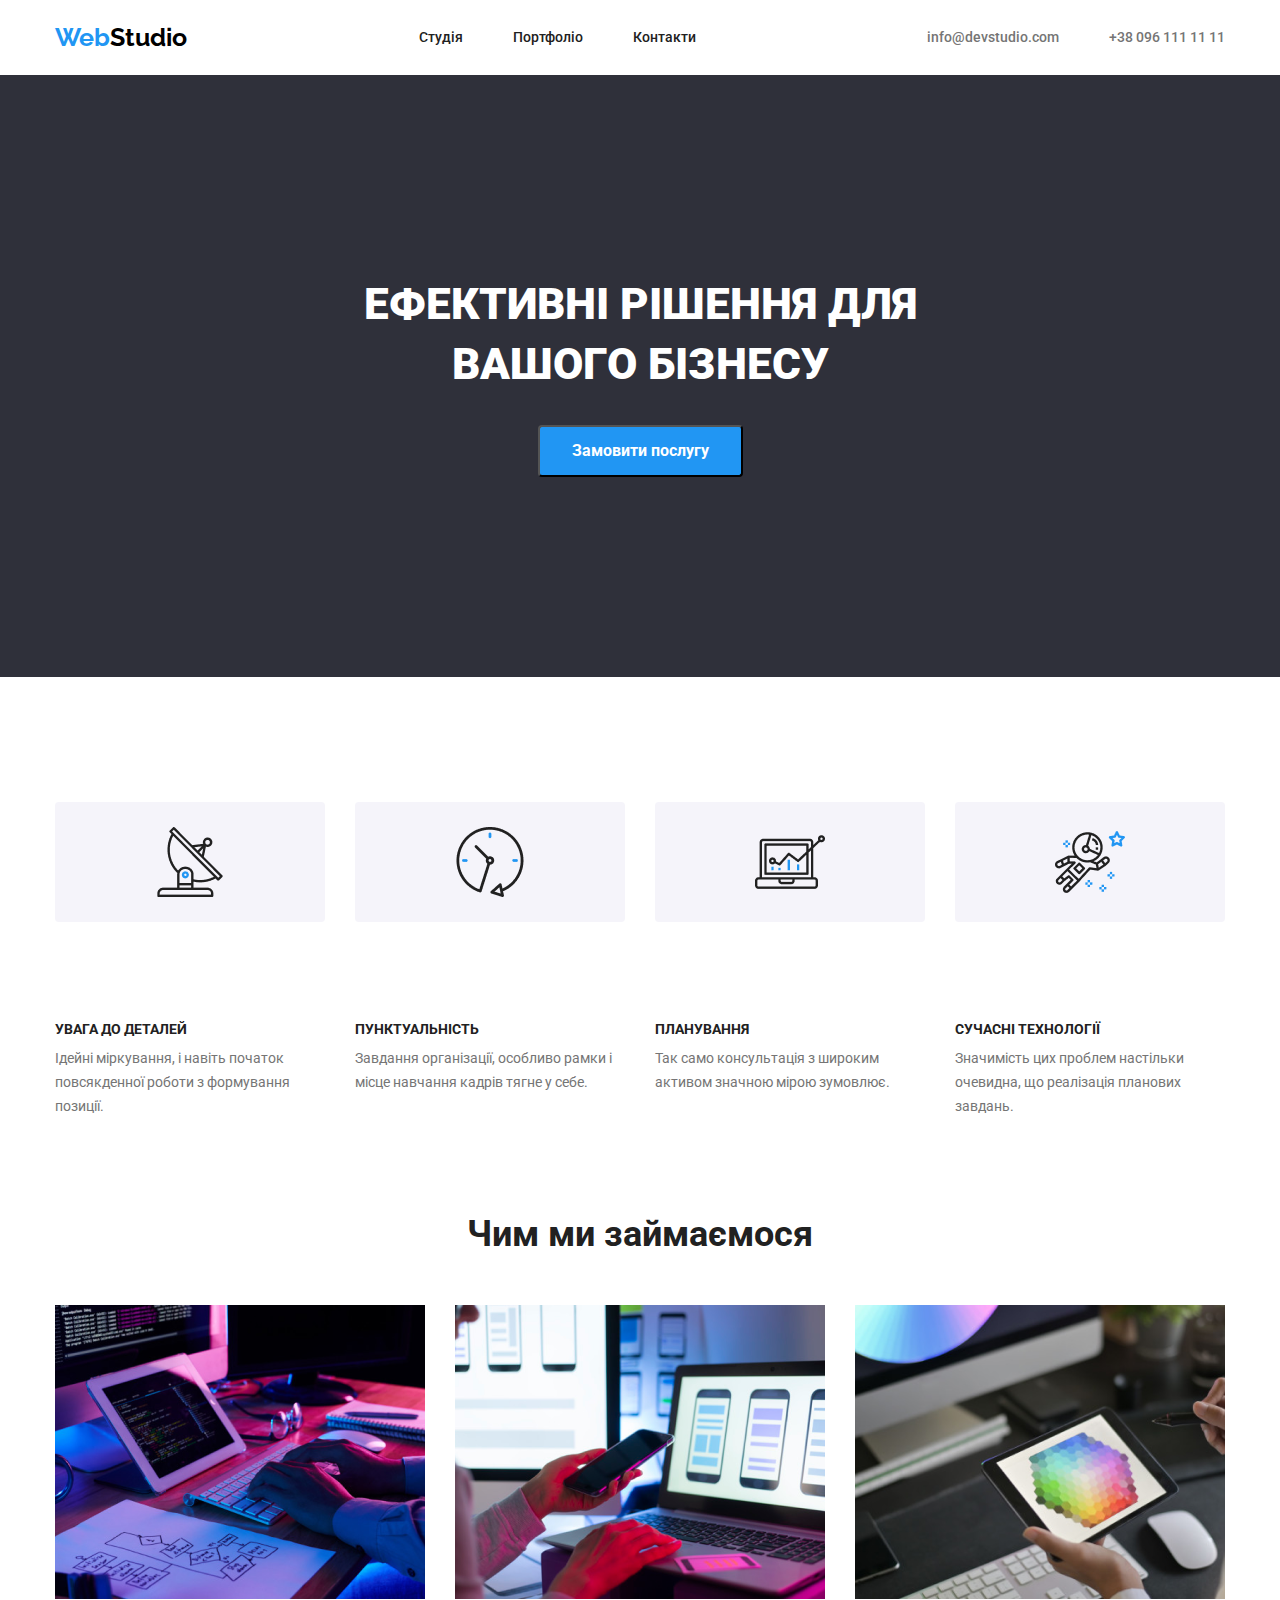
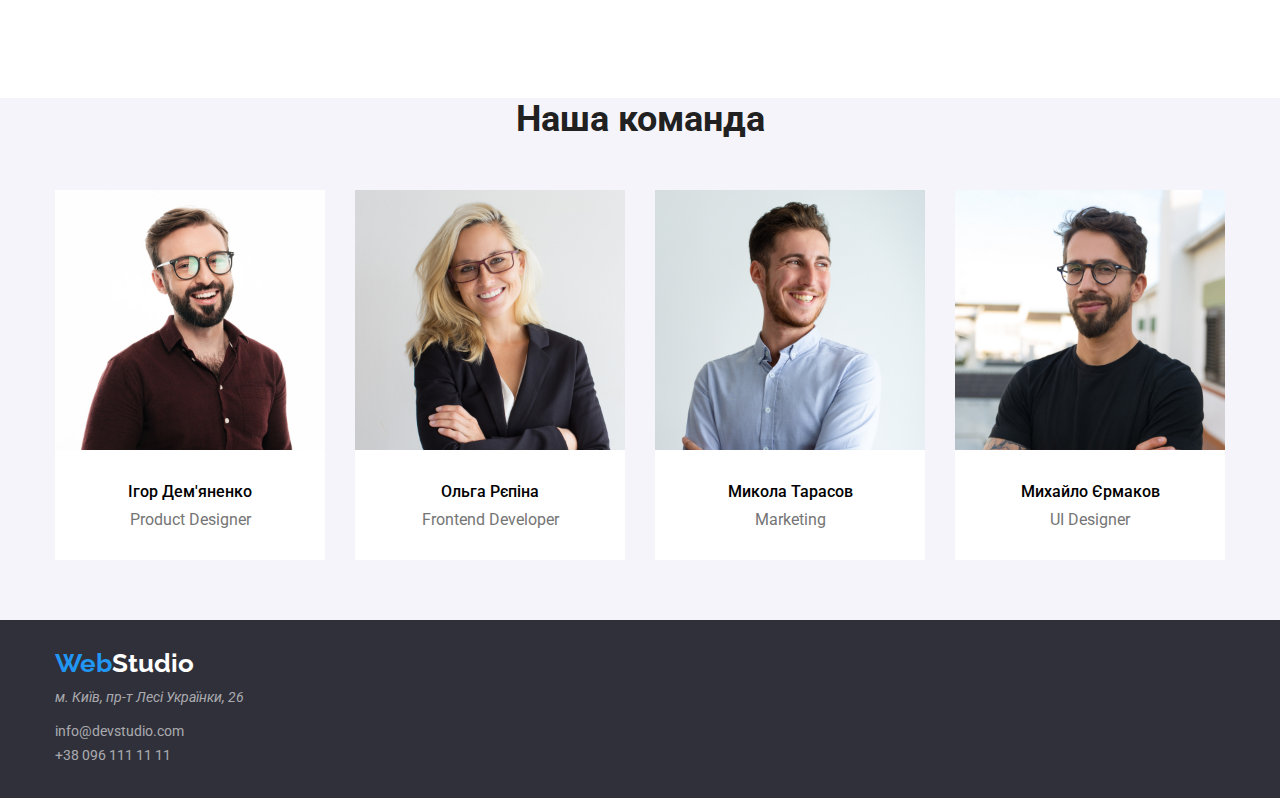
==== commit 36f62c5b: "add pseudo-element" ====
--- a/index.html
+++ b/index.html
@@ -41,27 +41,27 @@
 
       <section class="container section-two">
         <ul class="two-list">
-          <li>
+          <li class="two-item">
             <h4 class="two-title">УВАГА ДО ДЕТАЛЕЙ</h4>
             <p class="two-text">
               Ідейні міркування, і навіть початок повсякденної роботи з
               формування позиції.
             </p>
           </li>
-          <li>
+          <li class="two-item">
             <h4 class="two-title">ПУНКТУАЛЬНІСТЬ</h4>
             <p class="two-text">
               Завдання організації, особливо рамки і місце навчання кадрів тягне
               у себе.
             </p>
           </li>
-          <li>
+          <li class="two-item">
             <h4 class="two-title">ПЛАНУВАННЯ</h4>
             <p class="two-text"> 
               Так само консультація з широким активом значною мірою зумовлює.
             </p>
           </li>
-          <li>
+          <li class="two-item">
             <h4 class="two-title">СУЧАСНІ ТЕХНОЛОГІЇ</h4>
             <p class="two-text">
               Значимість цих проблем настільки очевидна, що реалізація планових
--- a/style.css
+++ b/style.css
@@ -47,6 +47,7 @@
   background-color: var(--header-color, #ffffff);
   display: flex;
   justify-content: space-between;
+  align-items: center;
 }
 .logo {
   font-family: "Raleway", sans-serif;
@@ -140,6 +141,30 @@
   display: flex;
   justify-content: space-between;
   gap: 30px;
+  margin-top: 30px;
+}
+.two-item::before {
+  content: "";
+  display: inline-block;
+  width: 270px;
+  height: 120px;
+border-radius: 4px;
+background: #F5F4FA;
+background-repeat: no-repeat;
+  background-position: center;
+  margin-top: 95px;
+}
+.two-item:nth-child(1)::before {
+  background-image: url(./images/antenna\ 1.png);
+}
+.two-item:nth-child(2)::before {
+  background-image: url(./images/clock\ 1.png);
+}
+.two-item:nth-child(3)::before {
+  background-image: url(./images/diagram\ 1.png);
+}
+.two-item:nth-child(4)::before {
+  background-image: url(./images/astronaut\ 1.png);
 }
 .two-title {
   font-weight: 700;
@@ -195,18 +220,24 @@
   gap: 30px;
   padding-bottom: 60px;
 }
+.team-item {
+  background-color: #fff;
+}
 .team-mini-title {
   font-weight: 500;
   font-size: 16px;
   line-height: 1.17;
   letter-spacing: 3%;
   text-align: center;
+  margin-bottom: 10px;
 }
 .team-text {
   font-size: 16px;
   line-height: 1.17;
   letter-spacing: 3%;
   text-align: center;
+  padding-bottom: 30px;
+  color: #757575;
 }
 .team-img {
   width: 270px;
@@ -280,7 +311,9 @@
   background-color: var(--header-color, #ffffff);
   display: flex;
   justify-content: space-between;
-  border-bottom: 1px solid #ECECEC
+  border-bottom: 1px solid #ECECEC;
+  align-items: center;
+  
 } 
 
 /*Section one*/
